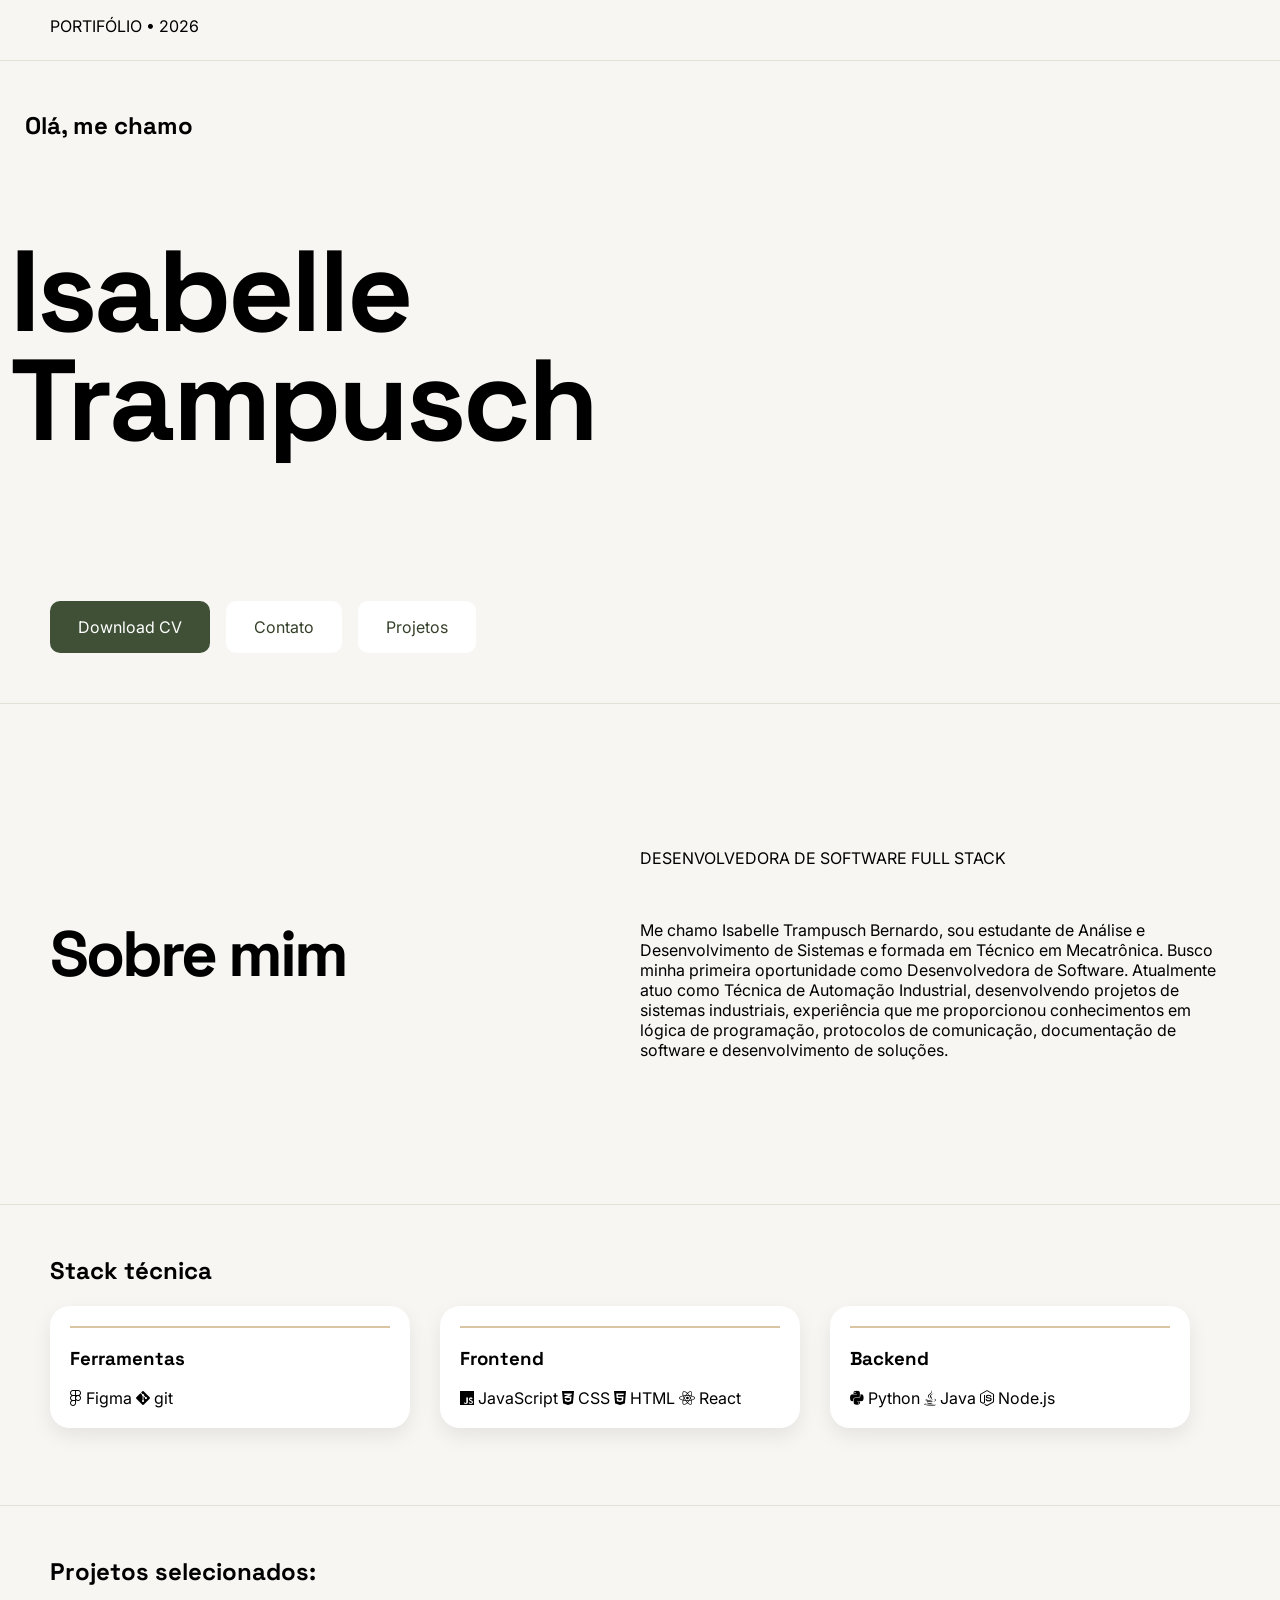
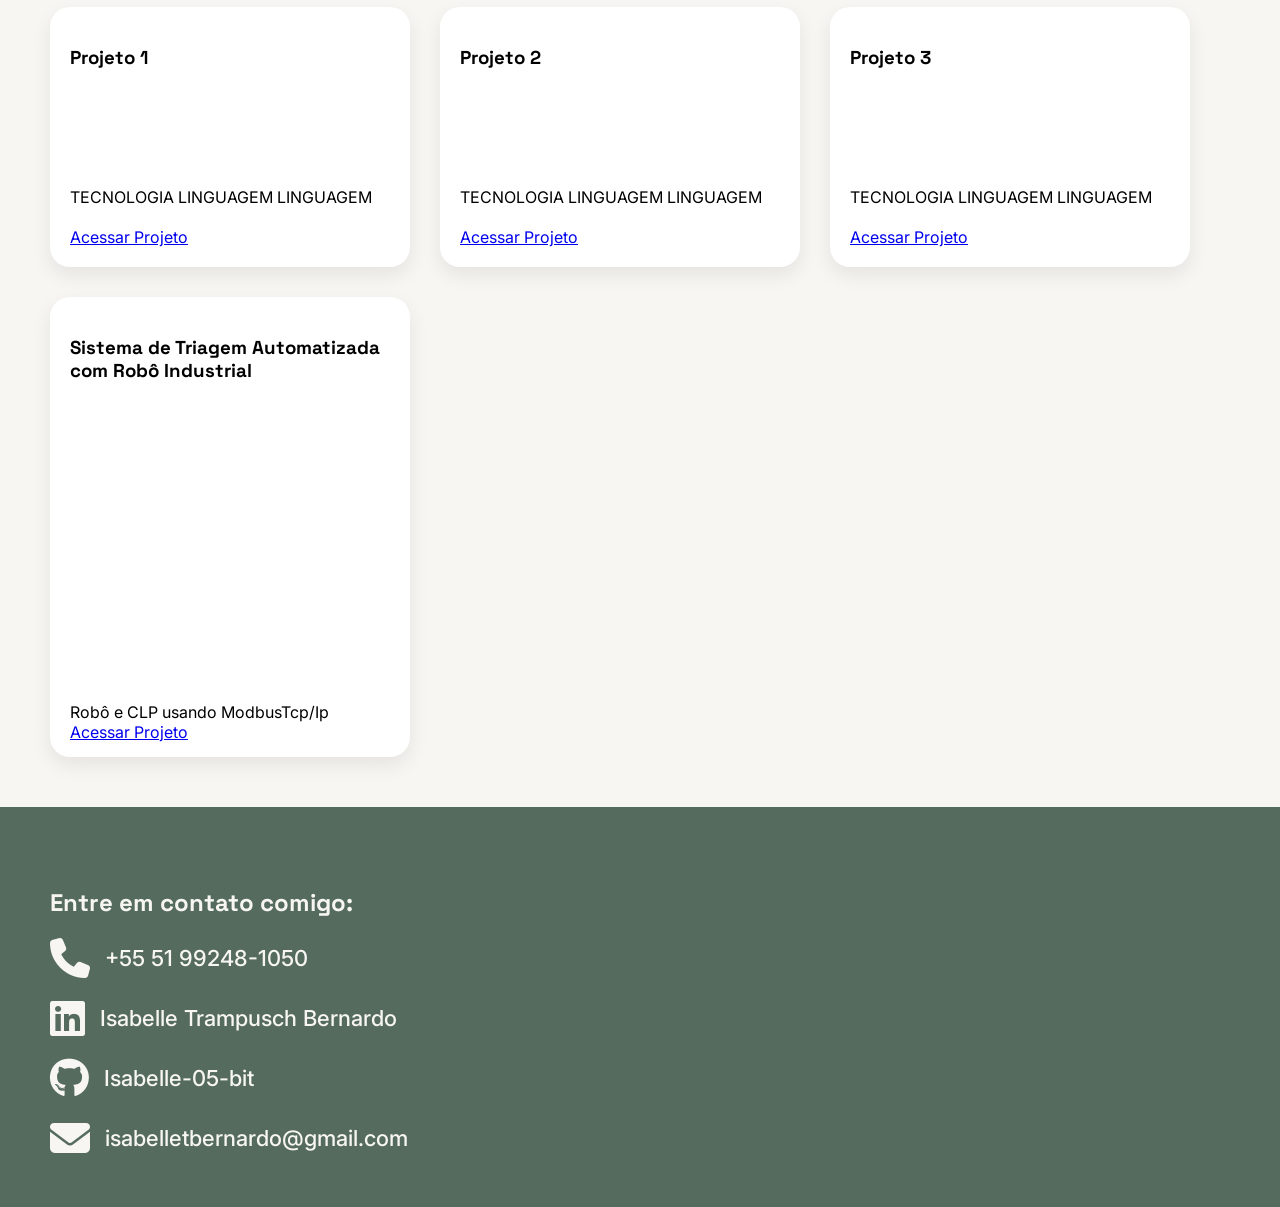
==== html/index.html @ 897a33eb "arrumando bug no pdf" ====
<!DOCTYPE html>
<html lang="en">
<head>
    <meta charset="UTF-8">
    <meta name="viewport" content="width=device-width, initial-scale=1.0">
     <title>Isabelle</title>

    <link rel="stylesheet" href="assets/css/style.css">
    <link rel="stylesheet"
    href="https://cdnjs.cloudflare.com/ajax/libs/font-awesome/6.7.2/css/all.min.css">
    <link rel="preconnect" href="https://fonts.googleapis.com">
    <link rel="preconnect" href="https://fonts.gstatic.com" crossorigin>
    <link href="https://fonts.googleapis.com/css2?family=Inter:wght@400;500;600&family=JetBrains+Mono:wght@400;500&family=Space+Grotesk:wght@400;500;600;700&display=swap" rel="stylesheet">

  
</head>

<body>
    <section id="inicio">
    <div class="header">
        <p class="eyebrown"> PORTIFÓLIO • 2026</p>
    </div>

    <hr>
    <div class="hero">
        <div>
            
            <h2>Olá, me chamo</h2>
            <h1>Isabelle Trampusch</h1>
            
        </div>

        <div> </div>
        
    </div>
    
    <div class="actions">
        <a href="pdf/curriculo-isabelle-trampusch.pdf" download class="btn-primary">Download CV</a>
        <a href="#contato" class="btn-secundary">Contato</a>
        <a href="#projetos"class="btn-secundary">Projetos</a>
    </div>
    </section>
    <hr>

    <section id="Sobre">
        <div class="about">
            <div>
                <h1>Sobre mim</h1>
            </div>
                
            <div>
                <p class="eyebrown">DESENVOLVEDORA DE SOFTWARE FULL STACK</p>
                <br>
                <p>Me chamo Isabelle Trampusch Bernardo, sou estudante de Análise e Desenvolvimento de Sistemas e formada em Técnico em Mecatrônica. Busco minha primeira oportunidade como Desenvolvedora de Software. Atualmente atuo como Técnica de Automação Industrial, desenvolvendo projetos de sistemas industriais, experiência que me proporcionou conhecimentos em lógica de programação, protocolos de comunicação, documentação de software e desenvolvimento de soluções.</p>
            </div>

        </div>
    </section>

<hr>

<section id="stack">
<div class="stack">
    <h2>Stack técnica</h2>

        <div class="cards">

            <div class="cardStack">
                <div class="linha"></div>
                <h3>Ferramentas</h3>
            
            
                <i class="fa-brands fa-figma"></i>
                <span class="badge">Figma</span>

                <i class="fa-brands fa-git-alt"></i>
                <span class="badge">git</span>
                
            </div>

            <div class="cardStack">
                <div class="linha"></div>
                <h3>Frontend</h3>
                
                <i class="fa-brands fa-js"></i>
                <span class="badge">JavaScript</span>

                <i class="fa-brands fa-css3-alt"></i>
                <span class="badge">CSS</span>

                <i class="fa-brands fa-html5"></i>
                <span class="badge">HTML</span>

                <i class="fa-brands fa-react"></i>
                <span class="badge">React</span>
                
            </div>

            <div class="cardStack">
                <div class="linha"></div>
                <h3>Backend</h3>

                <i class="fa-brands fa-python"></i>
                <span class="badge">Python</span>

                <i class="fa-brands fa-java"></i>
                <span class="badge">Java</span>

                <i class="fa-brands fa-node-js"></i>
                <span class="badge">Node.js</span>
                
            </div>

        </div>
</div>

<hr>


</section>
    
<section id="projetos">

<div class="projetos">
    
    <h2>Projetos selecionados:</h2>

    <div class="cards">
            

        <div class="cardProjeto">
            
            <h3>Projeto 1</h3>
            <br>
            <br>
            <br>
            <br>
            <br>
            <span class="badge">TECNOLOGIA</span>
            <span class="badge">LINGUAGEM</span>
            <span class="badge">LINGUAGEM</span>
            <br>
            <br>
            <a href="projeto1.html">Acessar Projeto</a>
        </div>

        <div class="cardProjeto">
            
            <h3>Projeto 2</h3>
            <br>
            <br>
            <br>
            <br>
            <br>
            <span class="badge">TECNOLOGIA</span>
            <span class="badge">LINGUAGEM</span>
            <span class="badge">LINGUAGEM</span>
            <br>
            <br>
            <a href="projeto2.html">Acessar Projeto</a>
        </div>

        <div class="cardProjeto">
            
            <h3>Projeto 3</h3>
            <br>
            <br>
            <br>
            <br>
            <br>
            <span class="badge">TECNOLOGIA</span>
            <span class="badge">LINGUAGEM</span>
            <span class="badge">LINGUAGEM</span>
            <br>
            <br>
            <a href="projeto3.html">Acessar Projeto</a>
        </div>

        <div class="cardProjetoMec">
            <h3>Sistema de Triagem Automatizada com Robô Industrial</h3>
            <div class="imgMecatronica"></div>
        
            
            <span class="badge">Robô e CLP usando ModbusTcp/Ip</span>
            <br>
            <a href="projeto4.html">Acessar Projeto</a>
        </div>

    </div>
</div>
</section>

</body>
<section id="contato">
    <footer>
        <h1>Entre em contato comigo:</h1>

        <div class="contato-item">
            <i class="fa-solid fa-phone"></i>

            <a href="https://wa.me/5551992481050" target="_blank">
            <p>+55 51 99248-1050</p>
            </a>
        </div>
        <br>
        <div class="contato-item">
         
            <i class="fa-brands fa-linkedin"></i>
            <a href="https://www.linkedin.com/in/isabelle-trampusch-bernardo-7a17942a6/" target="_blank">
            <p>Isabelle Trampusch Bernardo</p>
            </a>
        
        </div>
        <br>
        <div class="contato-item">
            <i class="fa-brands fa-github"></i>
            <a href="https://github.com/Isabelle05-bit" target="_blank">
            <p>Isabelle-05-bit</p>
            </a>
        </div>
        <br>
        <div class="contato-item">
            <i class="fa-solid fa-envelope"></i>
            <a href="mailto:isabelletbernardo@gmail.com?subject=Contato%20sobre%20seu%20portfólio&body=Olá%20Isabelle,%0A%0AVi%20seu%20portfólio%20e%20gostaria%20de%20conversar%20sobre%20uma%20oportunidade.%0A%0AAtenciosamente," target="_blank">
            <p>isabelletbernardo@gmail.com</p>
            </a>
        </div>





    </footer>
</section>
</html>
---- html/assets/css/style.css ----
body{

  background-color: #F7F6F3;
  font-family: "Inter", sans-serif;

  margin: 0;
  padding: 0;
  box-sizing: border-box;

  h1, h2, h3, h4 {
  font-family: "Space Grotesk", sans-serif;
  font-weight: 700;
  }

  /* Código */
  code, pre {
  font-family: "JetBrains Mono", monospace;
  }
}
/* Inicio */
.hero{
  display: grid;
  grid-template-columns: 1fr 1fr;
  gap: 64x;
  align-items: center;
}
.hero h1 {
  margin-left: 10px;
  font-size: clamp(64px, 9vw, 130px);   /* mínimo 64px, cresce com a tela (9vw), máximo 130px */
  line-height: 0.95;       /* aproxima as linhas */
  letter-spacing: -3px;    /* aperta as letras (visual editorial) */
}
.hero h2{
  margin: 25px;
}

.hero p{
  margin: 50px;
  color: #362c19;
}

/* Sobre */
.about{
  margin: 50px;
  display: grid;
  grid-template-columns: 5fr 5fr;
  gap: 64x;
  align-items: center;
  min-height: 400px;
}

.about h1{
  font-size: clamp(32px, 9vw, 64px);  
  line-height: 0.95;       /* aproxima as linhas */
  letter-spacing: -3px;    /* aperta as letras (visual editorial) */
}

.header{
  margin-left: 50px;
}
.eyebrow {
  font-family: "JetBrains Mono", monospace;
  text-transform: uppercase;   /* tudo em maiúscula */
  letter-spacing: 6px;         /* espaço largo entre letras */
  font-size: 16px;
  color: #5a5a5a;
  
}

/* Botões */
.actions {
  margin: 50px;
  display: flex;   /* coloca os dois lado a lado */
  gap: 16px;       /* espaço entre eles */
}



.btn {
  padding: 16px 28px;        /* tamanho interno do botão */
  border-radius: 10px;       /* cantos arredondados */
  font-size: 16px;
  cursor: pointer;
  text-decoration: none;     /* tira o sublinhado se for <a> */
  border: 1px solid transparent;
}

.btn-primary {
  display: inline-block;
  box-sizing: border-box;
  padding: 16px 28px;
  border-radius: 10px;
  background: #3f5036;
  color: #fff;
  text-decoration: none;
}

.btn-primary:hover {
  background: #2d3723;
}

.btn-secundary{
  display: inline-block;
  box-sizing: border-box;
  padding: 16px 28px;
  border-radius: 10px;
  background:  #fff;
  color:#344029;
  text-decoration: none;
}

.btn-secundary:hover{
  background-color: #3f5036;
  color: #fff;
}


.btn-ghost {
  background: transparent;   /* fundo vazio */
  border-color: #d6d2c8;     /* só a borda cinza */
  color: #1a1a1a;
}
/* Linha de divisão */
hr {
  border: none;              /* remove o estilo padrão feio */
  border-top: 1px solid #e3e0d8;  /* linha fina e clara */
  margin: 24px 0;            /* espaço acima e abaixo */
}
.linha{

  width:100%;

  height:2px;

  margin:0px 0 0px;

  background:#D9C5A1;

}
/* Stack técnica */
.stack{
  align-items: center;
  margin: 50px;
  min-height: 200px;
}

/* Cards de projetos */
.projetos{
  align-items: center;
  margin: 50px;
  min-height: 200px;
}

.cards{
  display: flex;
  gap: 30px;
  flex-wrap: wrap;
  align-items: center;
      
}
   
.cardStack{

  align-items: center;
  width:320px;

  background:white;

  padding-top: 1px;
  padding: 20px;

  border-radius:20px;

  box-shadow:0px 8px 20px rgba(0,0,0,.08);

}

.cardProjeto{

  align-items: center;
  width:320px;
  height:220px;

  background:white;

  padding-top: 1px;
  padding: 20px;

  border-radius:20px;

  box-shadow:0px 8px 20px rgba(0,0,0,.08);

}
.cardProjetoMec{
  width:320px;
  height:420px;

  background:white;

  padding-top: 1px;
  padding: 20px;

  border-radius:20px;

  box-shadow:0px 8px 20px rgba(0,0,0,.08);
}

.imgMecatronica{

  width: 100%;
  height: 280px;

  margin: 20px auto;

  background-image: url("../imagens/TCCMecatronicaI.jpeg");
  background-size: cover;
  background-position: center;
  background-repeat: no-repeat;
  border-radius: 20px;
}

/* Contato */

footer{
  min-height: 400px;
  background-color: #556B5D;
}

footer h1{
  padding-top: 80px;
  margin-left: 50px;
  color:#F7F6F3 ;
}

footer p{
  margin: 0;
  color:#F7F6F3 ;
}

footer h3{
  padding-top: 80px;
  margin-left: 50px;
  color:#F7F6F3 ;
}

/* Icones */

.fa-phone,
.fa-linkedin,
.fa-github,
.fa-envelope{
  font-size: 40px;
  color: #F7F6F3;
  align-items: center;
  margin-left: 50px;
}

.contato-item{
  display: flex;
  align-items: center;
  gap: 15px;
}

.contato-item a{
  color: #F7F6F3;
  text-decoration: none;
  font-size: 22px;
  font-weight: 500;
}

.contato-item a:hover{
  color: #d8d6d3;
  text-decoration: underline;
}

/* telas de Projetos */

.projetoTitulo{
  display: grid;
  grid-template-columns: 1fr 1fr;
  gap: 64px;
  align-items: center;
}
.projetoTitulo h1 {
  margin-left: 10px;
  font-size: clamp(32px, 9vw, 65px);   /* mínimo 64px, cresce com a tela (9vw), máximo 130px */
  line-height: 0.95;       /* aproxima as linhas */
  letter-spacing: -3px;    /* aperta as letras (visual editorial) */
}
.projetoTitulo h2{
  margin: 25px;
}
.projetoTitulo p{
  margin-left: 50px;
}
.meca{
  position: relative;
  width: 100%;
  height: 100vh;
  overflow: hidden;
}

.meca video{
  position: absolute;
  top: 50%;
  left: 50%;

  width: 100%;
  height: 100%;
  border-radius: 20px;
  object-fit: cover;

  transform: translate(-50%, -50%);
}

.conteudo{
  position: relative;
  z-index: 1;
}

.descricao{
  margin: 50px;
  display: grid;
  grid-template-columns: 5fr 5fr;
  gap: 64x;
  align-items: center;
  min-height: 400px;
}

.descricao h1{
  font-size: clamp(32px, 9vw, 64px);
  line-height: 0.95;       /* aproxima as linhas */
  letter-spacing: -3px;    /* aperta as letras (visual editorial) */
}

/* Responsivo (mobile/tablet) */

@media (max-width: 900px) {
  .hero,
  .about,
  .descricao,
  .projetoTitulo {
    grid-template-columns: 1fr;
  }

  .about,
  .descricao {
    min-height: auto;
  }
}

@media (max-width: 768px) {
  .header {
    margin-left: 24px;
  }

  .hero h1 {
    margin-left: 0;
  }

  .hero h2 {
    margin: 16px 24px 0;
  }

  .hero p {
    margin: 16px 24px;
  }

  .actions {
    margin: 24px;
    flex-wrap: wrap;
  }

  .about {
    margin: 24px;
    gap: 24px;
  }

  .stack {
    margin: 24px;
  }

  .projetos {
    margin: 24px;
  }

  .cards {
    gap: 20px;
    justify-content: center;
  }

  .cardStack,
  .cardProjeto,
  .cardProjetoMec {
    width: 100%;
    max-width: 320px;
  }

  .descricao {
    margin: 24px;
    gap: 24px;
  }

  .projetoTitulo {
    gap: 24px;
  }

  .projetoTitulo h1 {
    margin-left: 0;
  }

  .projetoTitulo p {
    margin-left: 24px;
  }

  .meca {
    height: 75vh;
  }

  footer h1,
  footer h3 {
    margin-left: 24px;
    padding-top: 48px;
  }

  .fa-phone,
  .fa-linkedin,
  .fa-github,
  .fa-envelope {
    margin-left: 24px;
    font-size: 32px;
  }
}

@media (max-width: 480px) {
  .hero h1 {
    letter-spacing: -1px;
  }

  .about h1,
  .descricao h1 {
    letter-spacing: -1px;
  }

  .actions {
    flex-direction: column;
  }

  .btn-primary,
  .btn-secundary {
    text-align: center;
    width: 100%;
  }

  .meca {
    height: 86vh;
  }

  .contato-item a {
    font-size: 18px;
  }
}
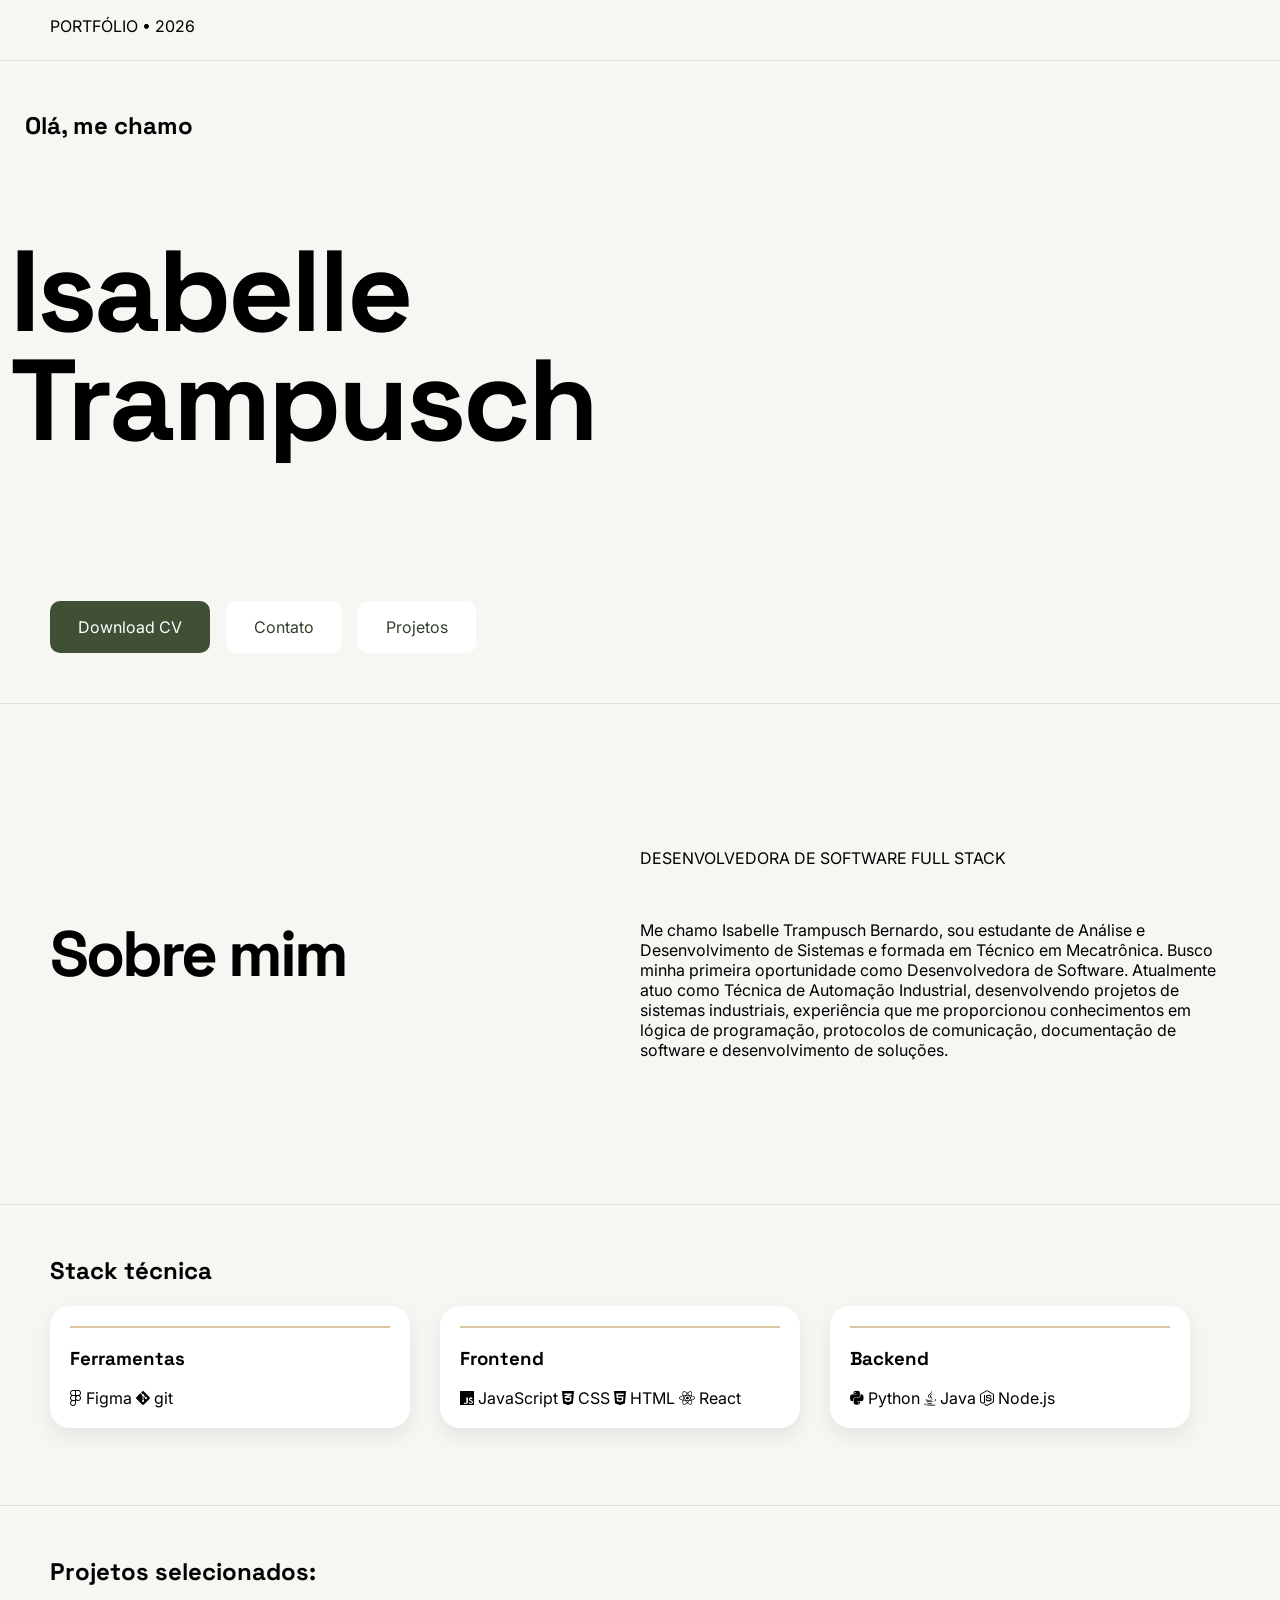
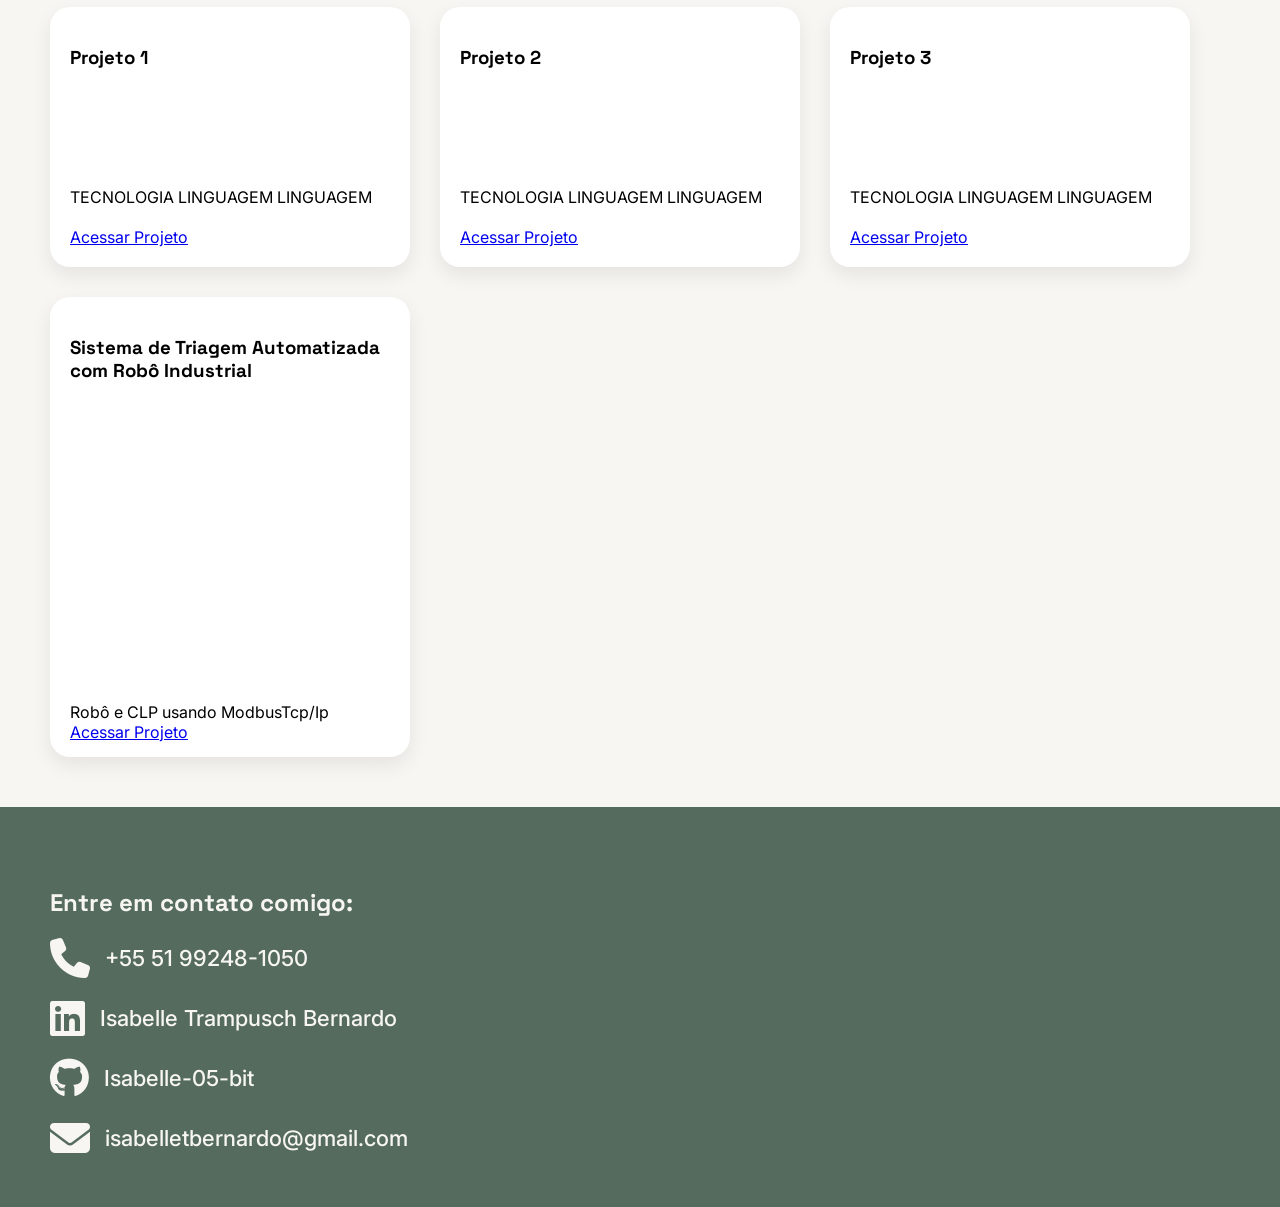
==== commit d1ee2356: "editado" ====
--- a/html/index.html
+++ b/html/index.html
@@ -18,7 +18,7 @@
 <body>
     <section id="inicio">
     <div class="header">
-        <p class="eyebrown"> PORTIFÓLIO • 2026</p>
+        <p class="eyebrown"> PORTFÓLIO • 2026</p>
     </div>
 
     <hr>
@@ -35,7 +35,7 @@
     </div>
     
     <div class="actions">
-        <a href="pdf/curriculo-isabelle-trampusch.pdf" download class="btn-primary">Download CV</a>
+        <a href="assets/pdf/curriculo-Isabelle-Trampusch.pdf" download class="btn-primary">Download CV</a>
         <a href="#contato" class="btn-secundary">Contato</a>
         <a href="#projetos"class="btn-secundary">Projetos</a>
     </div>
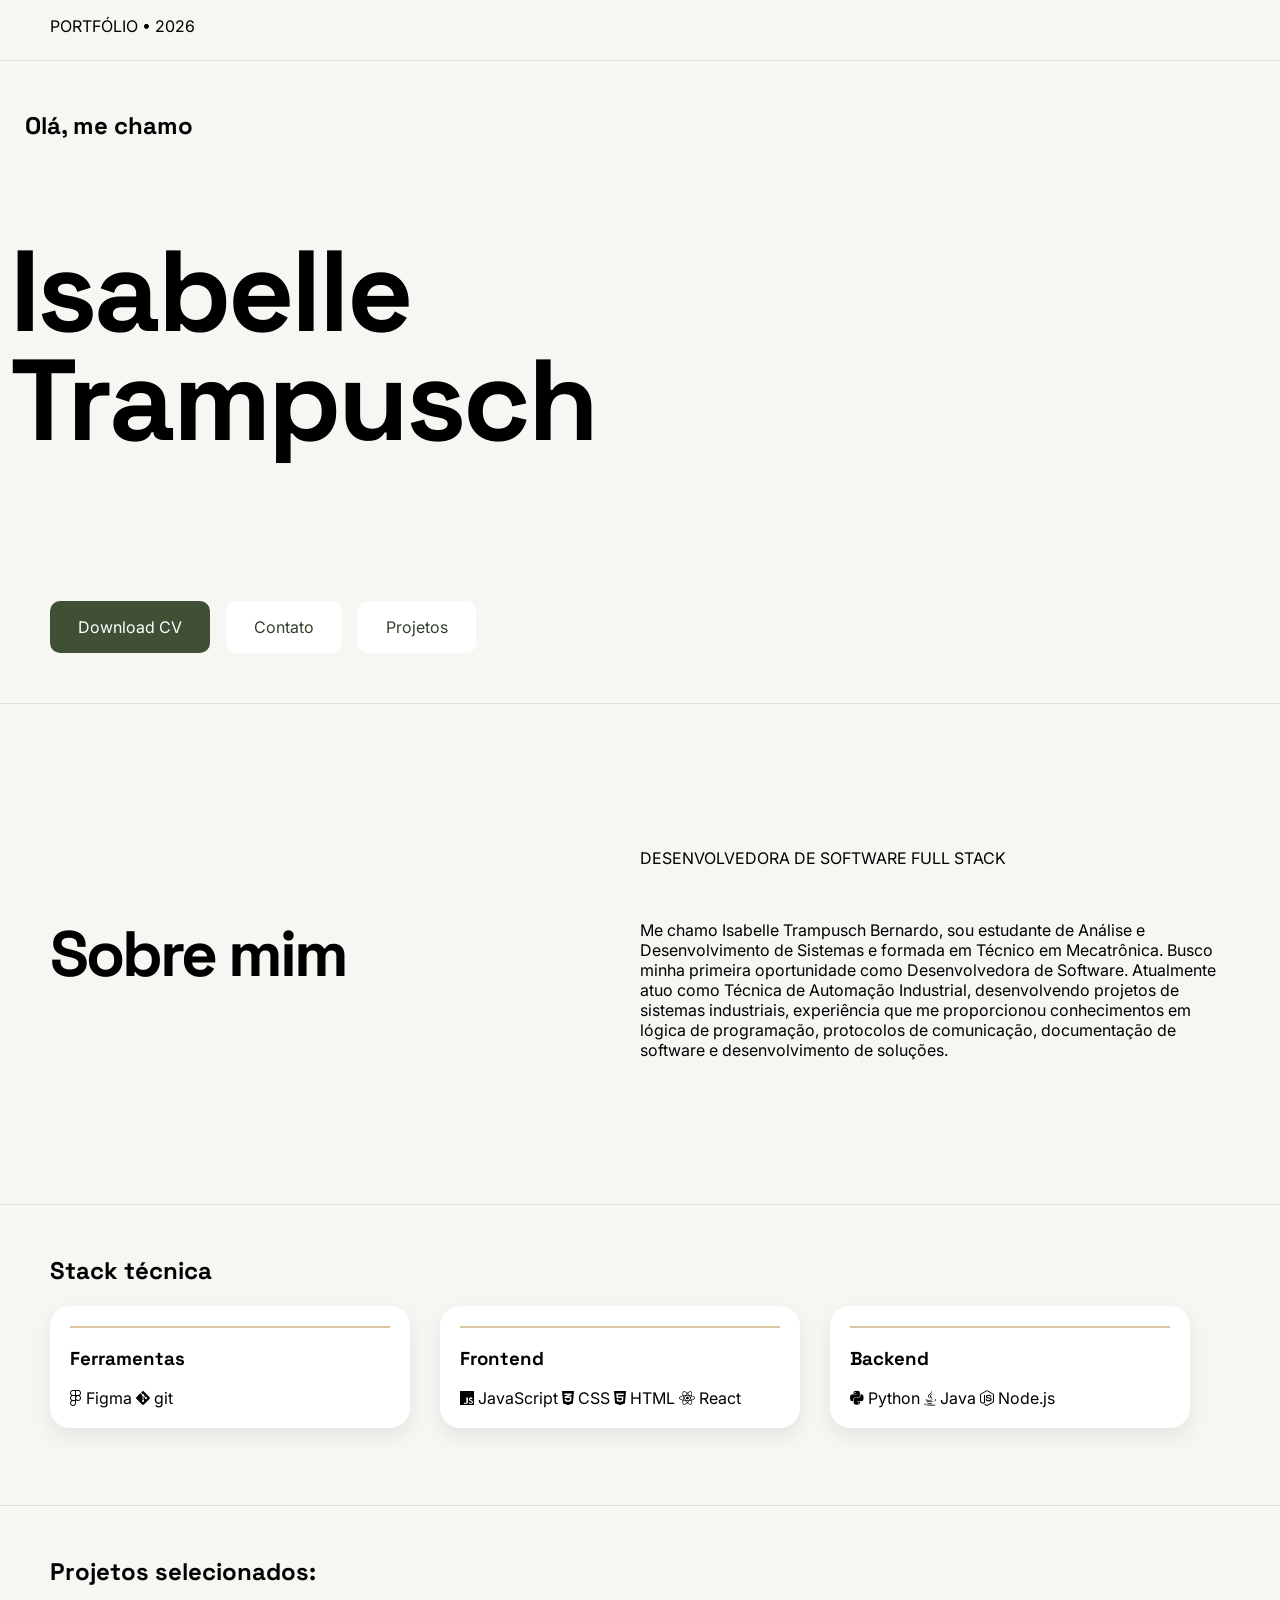
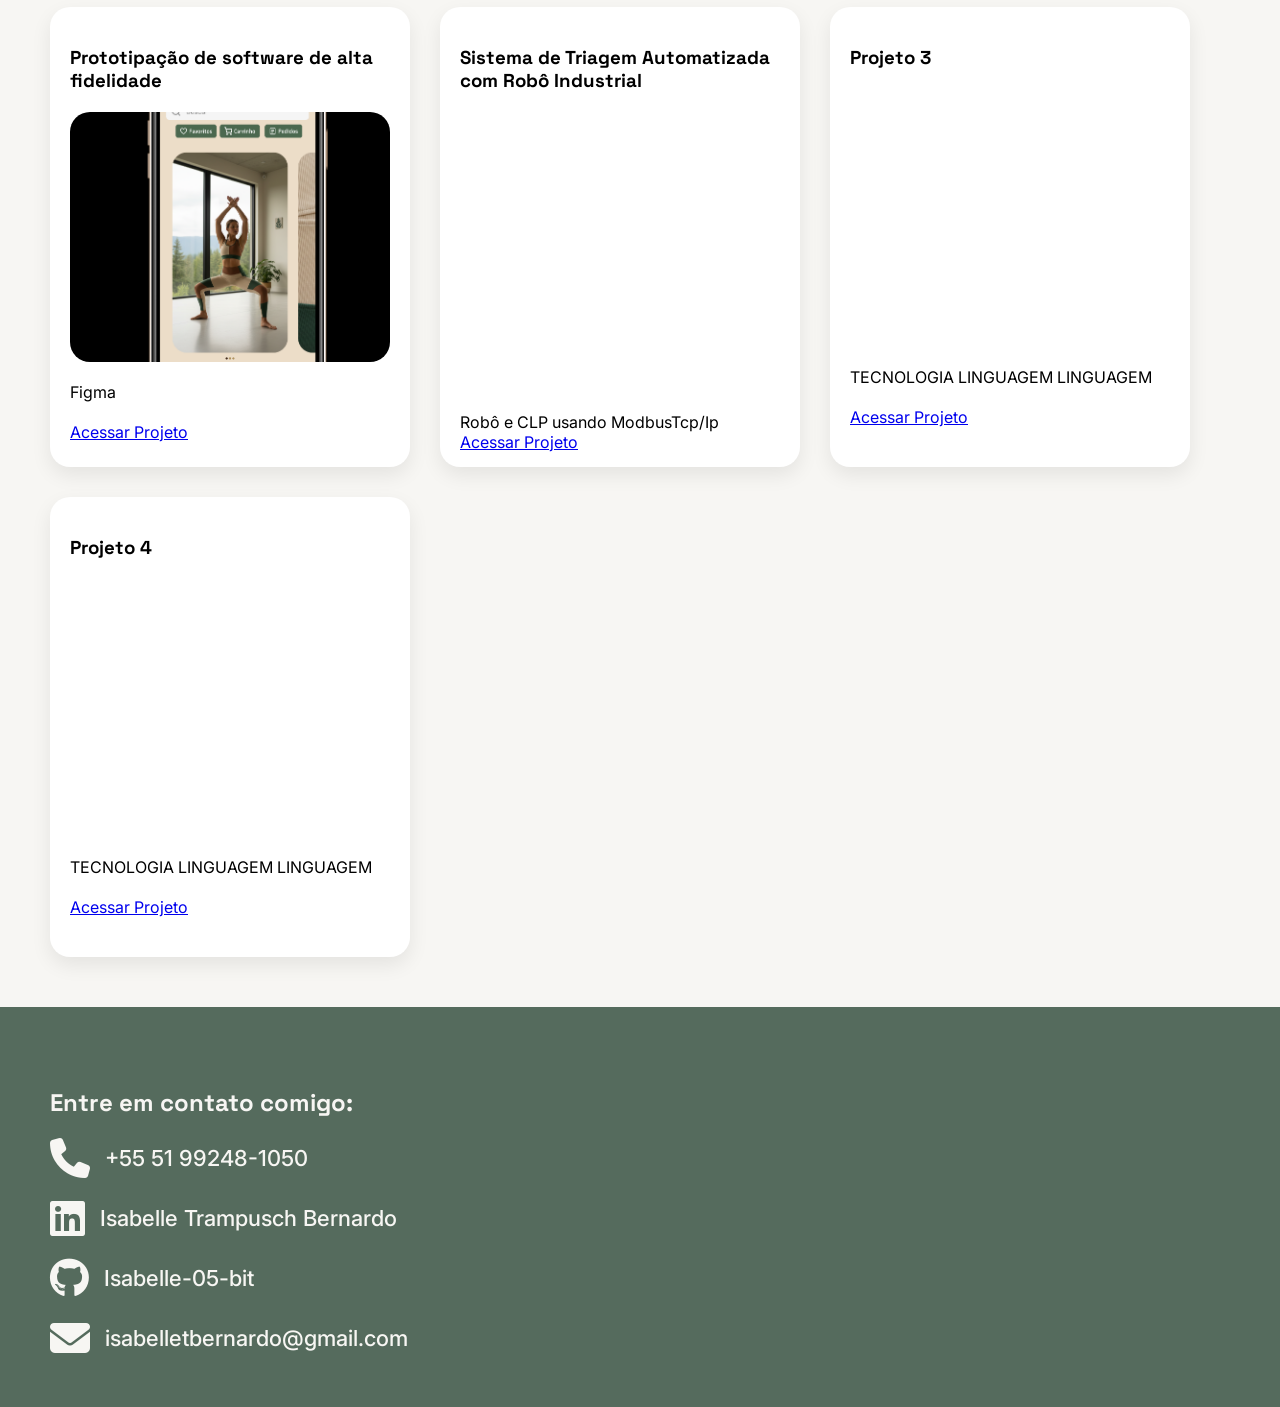
==== commit 9fbec1ee: "adicionado projeto de engenharia de software" ====
--- a/html/index.html
+++ b/html/index.html
@@ -126,57 +126,19 @@
     <h2>Projetos selecionados:</h2>
 
     <div class="cards">
-            
 
         <div class="cardProjeto">
             
-            <h3>Projeto 1</h3>
-            <br>
-            <br>
-            <br>
-            <br>
-            <br>
-            <span class="badge">TECNOLOGIA</span>
-            <span class="badge">LINGUAGEM</span>
-            <span class="badge">LINGUAGEM</span>
-            <br>
-            <br>
-            <a href="projeto1.html">Acessar Projeto</a>
+            <h3>Prototipação de software de alta fidelidade</h3>
+            <div class="imgPrototipo"></div>
+            <span class="badge">Figma</span>
+            
+            <br>
+            <br>
+            <a href="projeto3.html">Acessar Projeto</a>
         </div>
 
         <div class="cardProjeto">
-            
-            <h3>Projeto 2</h3>
-            <br>
-            <br>
-            <br>
-            <br>
-            <br>
-            <span class="badge">TECNOLOGIA</span>
-            <span class="badge">LINGUAGEM</span>
-            <span class="badge">LINGUAGEM</span>
-            <br>
-            <br>
-            <a href="projeto2.html">Acessar Projeto</a>
-        </div>
-
-        <div class="cardProjeto">
-            
-            <h3>Projeto 3</h3>
-            <br>
-            <br>
-            <br>
-            <br>
-            <br>
-            <span class="badge">TECNOLOGIA</span>
-            <span class="badge">LINGUAGEM</span>
-            <span class="badge">LINGUAGEM</span>
-            <br>
-            <br>
-            <a href="projeto3.html">Acessar Projeto</a>
-        </div>
-
-        <div class="cardProjetoMec">
             <h3>Sistema de Triagem Automatizada com Robô Industrial</h3>
             <div class="imgMecatronica"></div>
         
@@ -184,6 +146,56 @@
             <span class="badge">Robô e CLP usando ModbusTcp/Ip</span>
             <br>
             <a href="projeto4.html">Acessar Projeto</a>
+        </div>
+
+                <div class="cardProjeto">
+            
+            <h3>Projeto 3</h3>
+            <br>
+            <br>
+            <br>
+            <br>
+            <br>
+            <br>
+            <br>
+            <br>
+            <br>
+            <br>
+            <br>
+            <br>
+            <br>
+            <br>
+            <span class="badge">TECNOLOGIA</span>
+            <span class="badge">LINGUAGEM</span>
+            <span class="badge">LINGUAGEM</span>
+            <br>
+            <br>
+            <a href="projeto1.html">Acessar Projeto</a>
+        </div>
+
+        <div class="cardProjeto">
+            
+            <h3>Projeto 4</h3>
+            <br>
+            <br>
+            <br>
+            <br>
+            <br>
+            <br>
+            <br>
+            <br>
+            <br>
+            <br>
+            <br>
+            <br>
+            <br>
+            <br>
+            <span class="badge">TECNOLOGIA</span>
+            <span class="badge">LINGUAGEM</span>
+            <span class="badge">LINGUAGEM</span>
+            <br>
+            <br>
+            <a href="projeto2.html">Acessar Projeto</a>
         </div>
 
     </div>
--- a/html/assets/css/style.css
+++ b/html/assets/css/style.css
@@ -176,11 +176,10 @@
 
 }
 
+
 .cardProjeto{
-
-  align-items: center;
   width:320px;
-  height:220px;
+  height:420px;
 
   background:white;
 
@@ -190,22 +189,20 @@
   border-radius:20px;
 
   box-shadow:0px 8px 20px rgba(0,0,0,.08);
-
-}
-.cardProjetoMec{
-  width:320px;
-  height:420px;
-
-  background:white;
-
-  padding-top: 1px;
-  padding: 20px;
-
-  border-radius:20px;
-
-  box-shadow:0px 8px 20px rgba(0,0,0,.08);
-}
-
+}
+.imgPrototipo{
+
+  width: 100%;
+  height: 250px;
+
+  margin: 20px auto;
+
+  background-image: url("../imagens/prototipo.png");
+  background-size: cover;
+  background-position: center;
+  background-repeat: no-repeat;
+  border-radius: 20px;
+}
 .imgMecatronica{
 
   width: 100%;
@@ -314,6 +311,19 @@
   transform: translate(-50%, -50%);
 }
 
+.prototipo img {
+  position: absolute;
+  top: 50%;
+  left: 50%;
+
+  width: 100%;
+  height: 100%;
+  border-radius: 20px;
+  object-fit: cover;
+
+  transform: translate(-50%, -50%);
+}
+
 .conteudo{
   position: relative;
   z-index: 1;
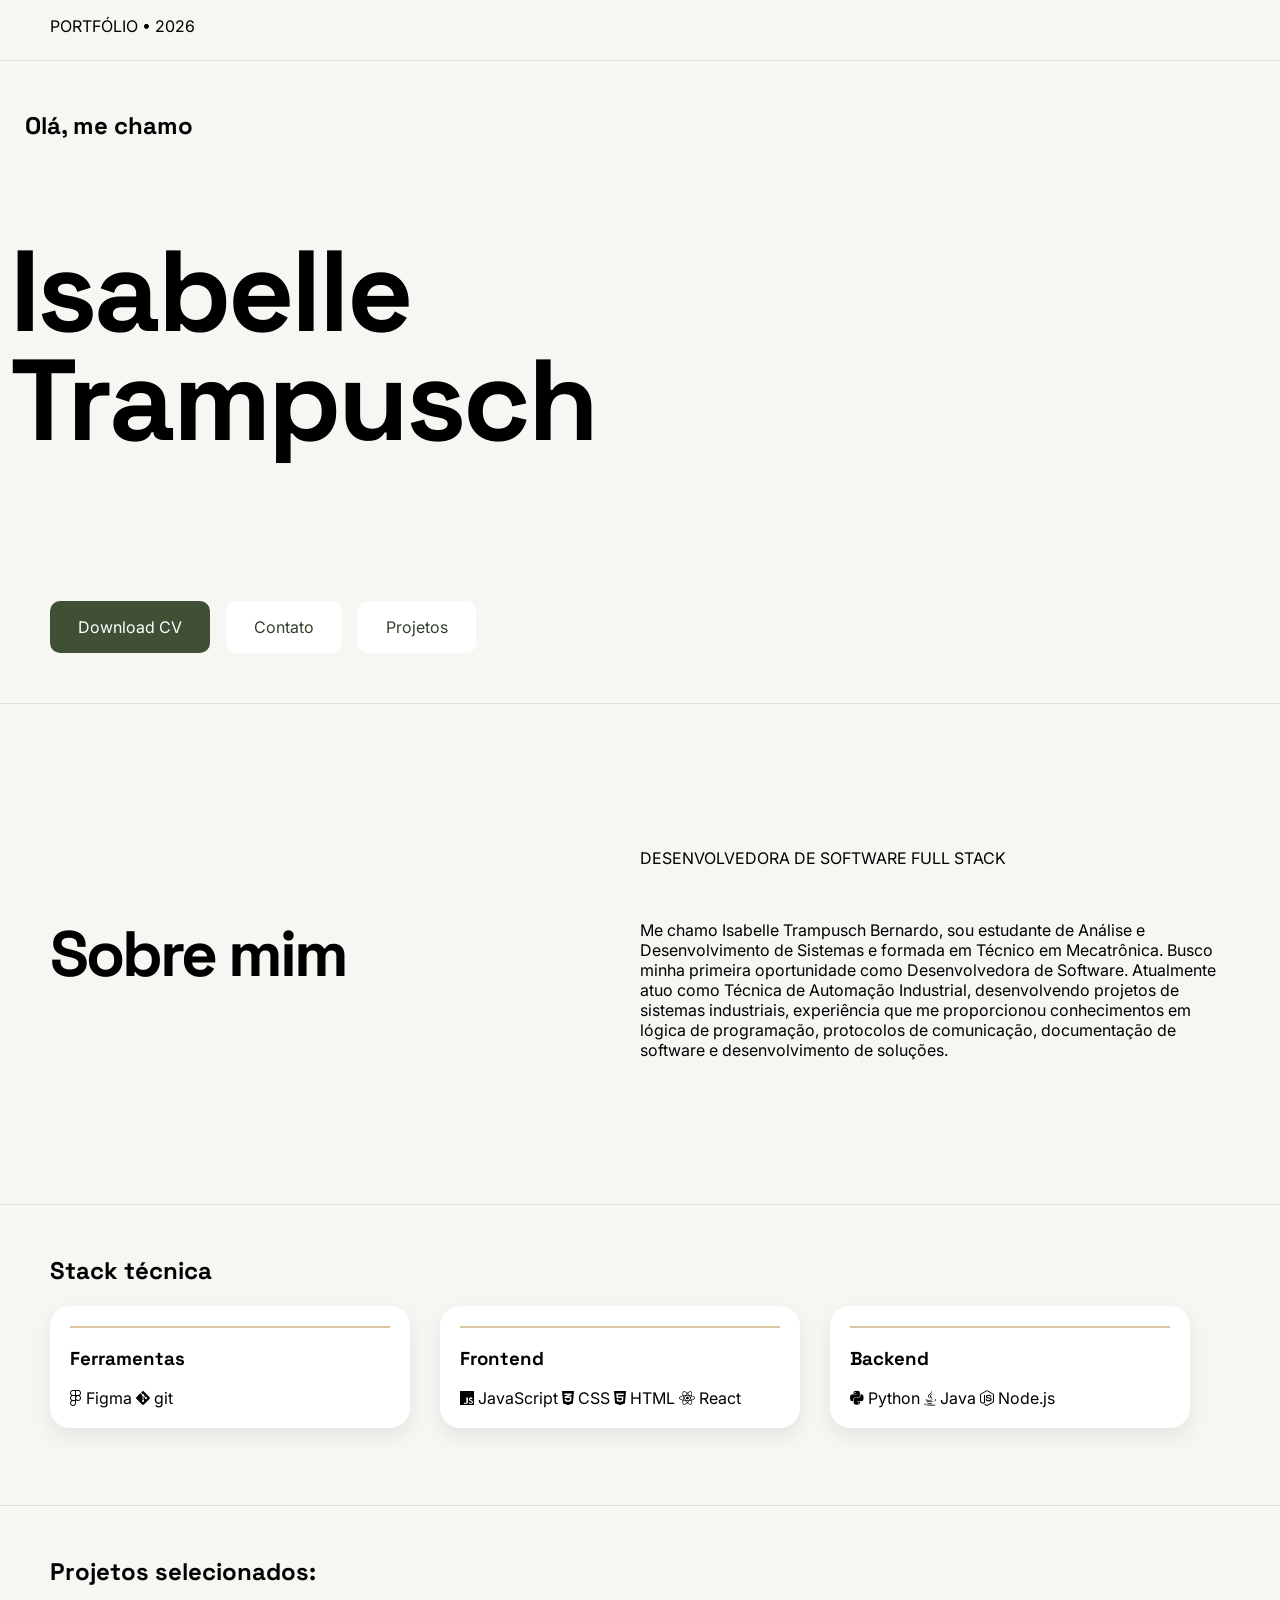
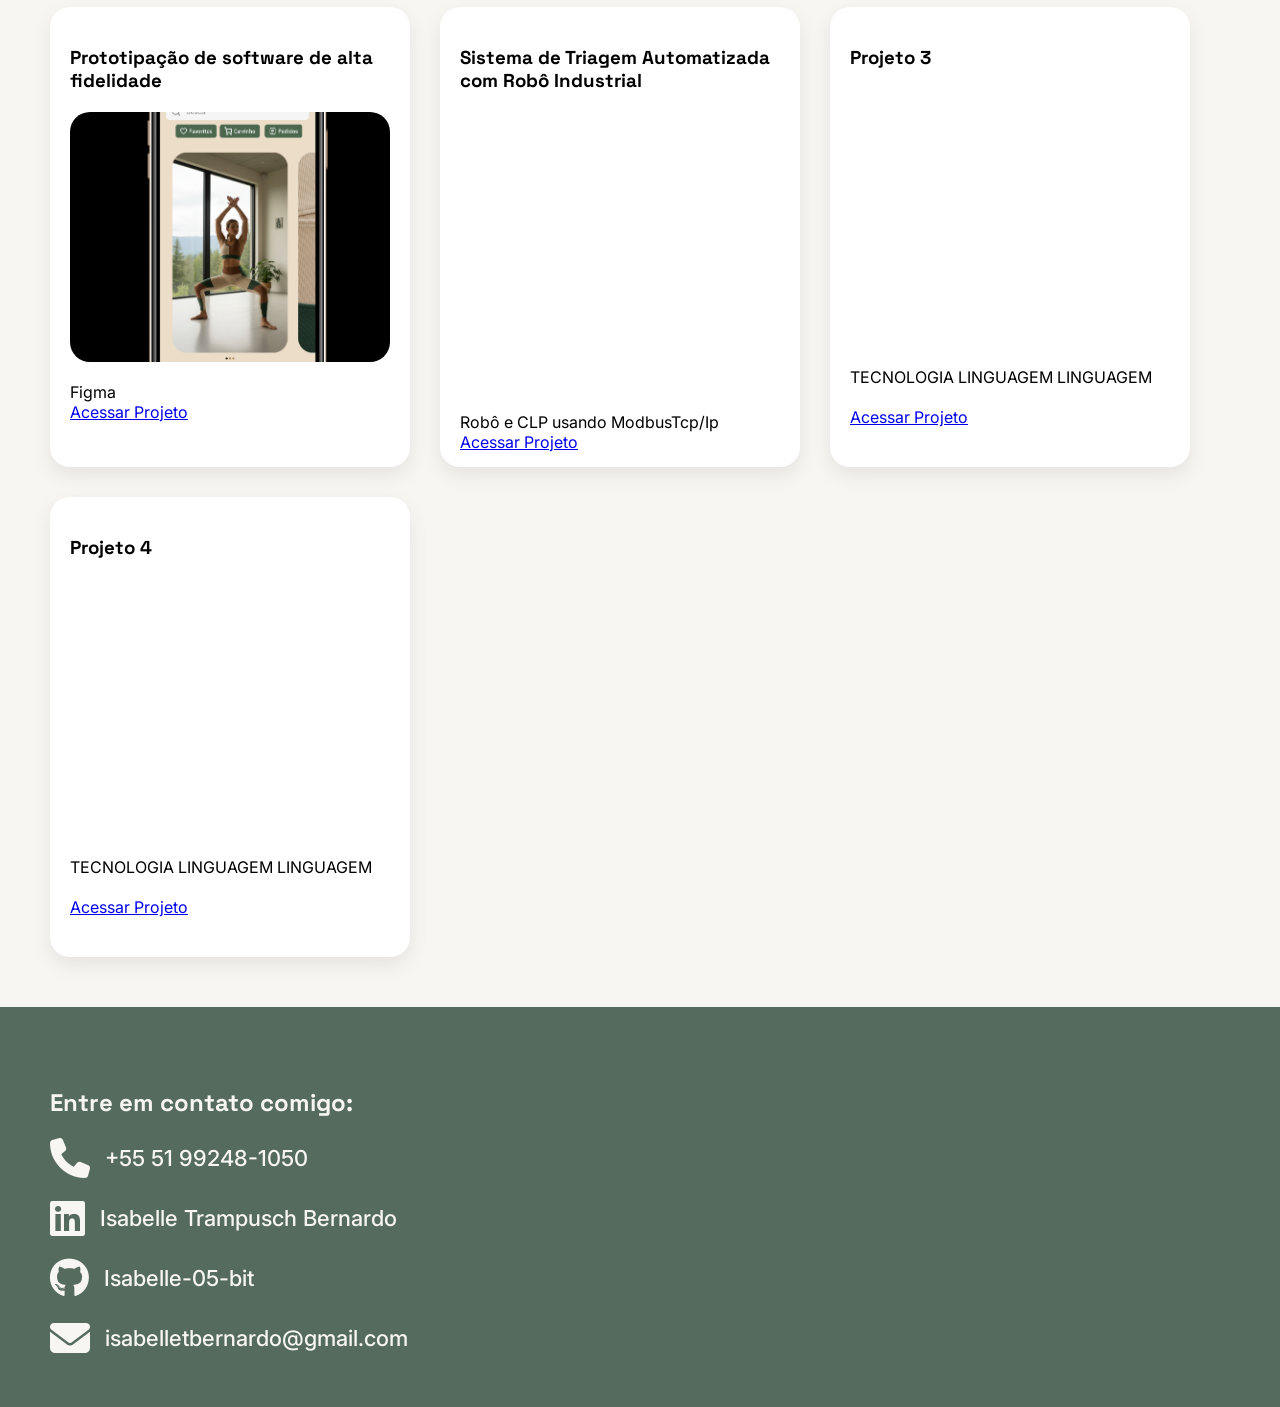
==== commit eb59f826: "ajustando detalhes" ====
--- a/html/index.html
+++ b/html/index.html
@@ -132,8 +132,6 @@
             <h3>Prototipação de software de alta fidelidade</h3>
             <div class="imgPrototipo"></div>
             <span class="badge">Figma</span>
-            
-            <br>
             <br>
             <a href="projeto3.html">Acessar Projeto</a>
         </div>
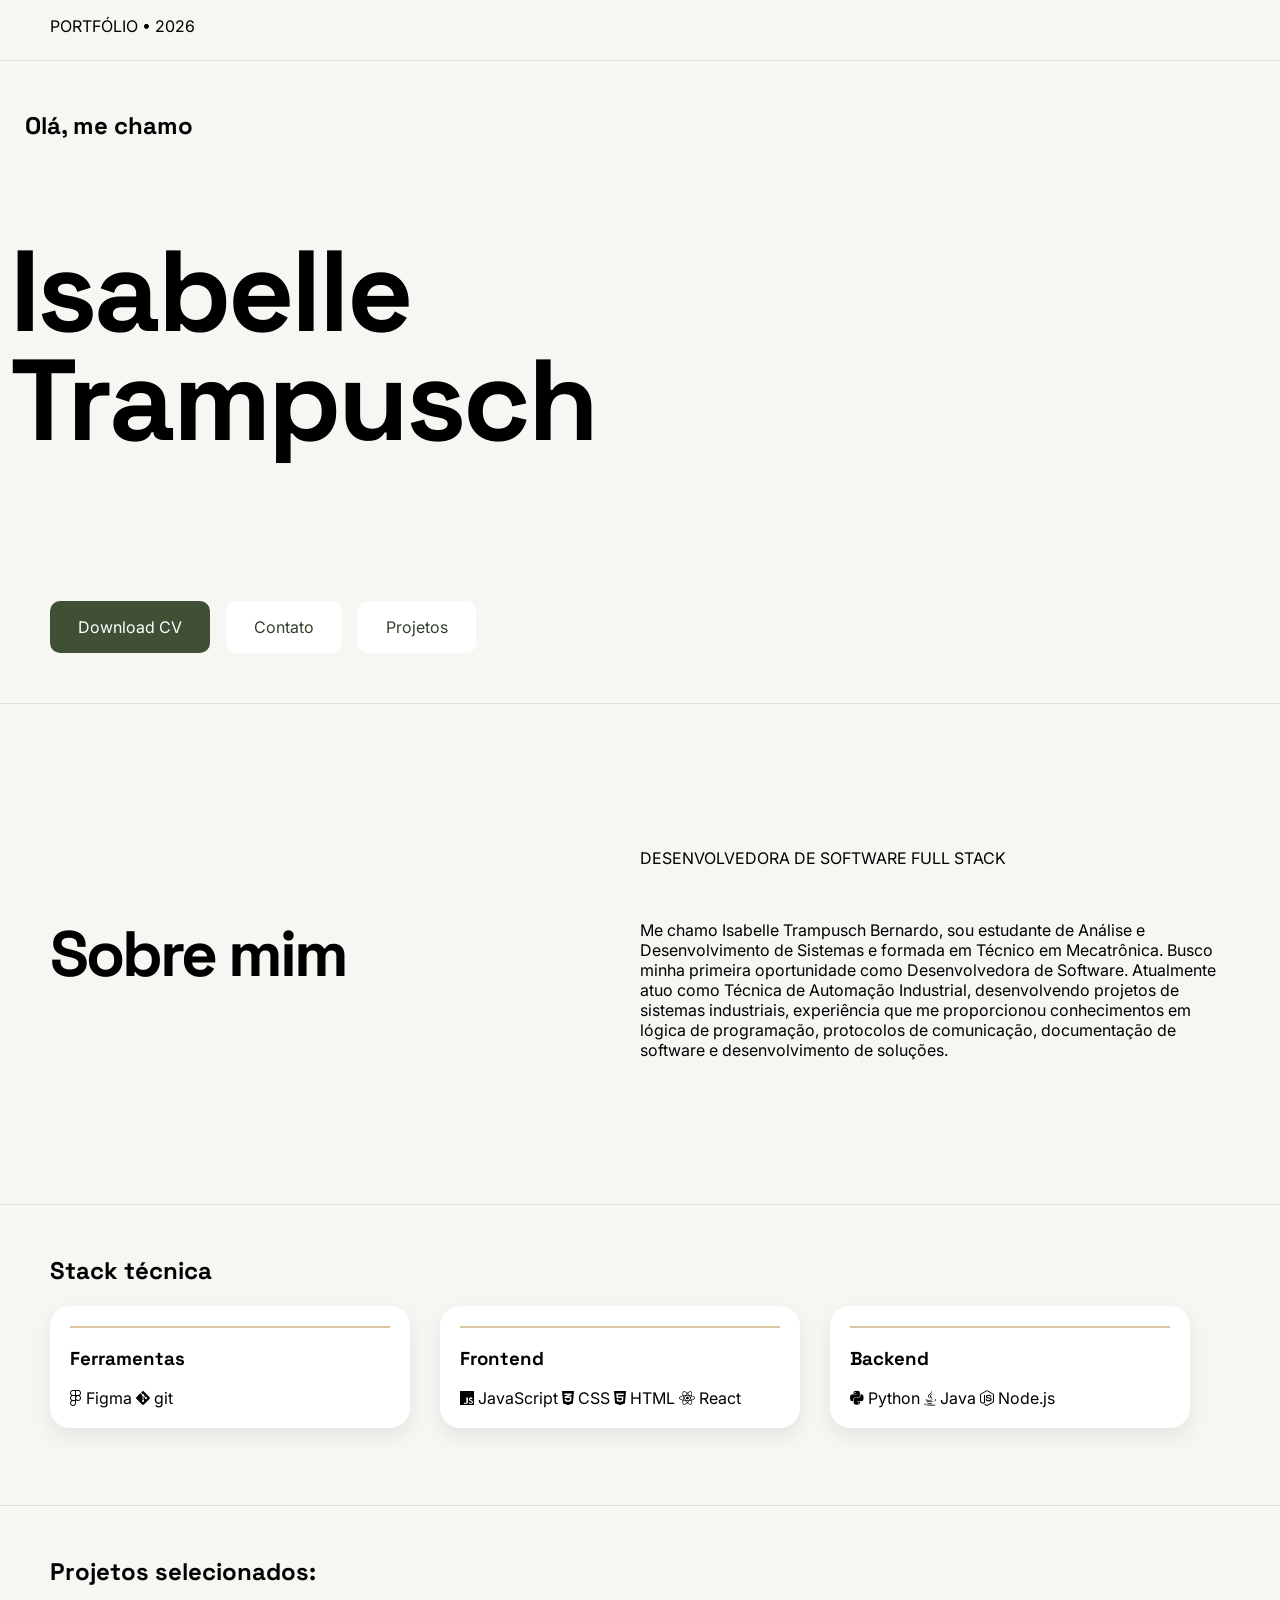
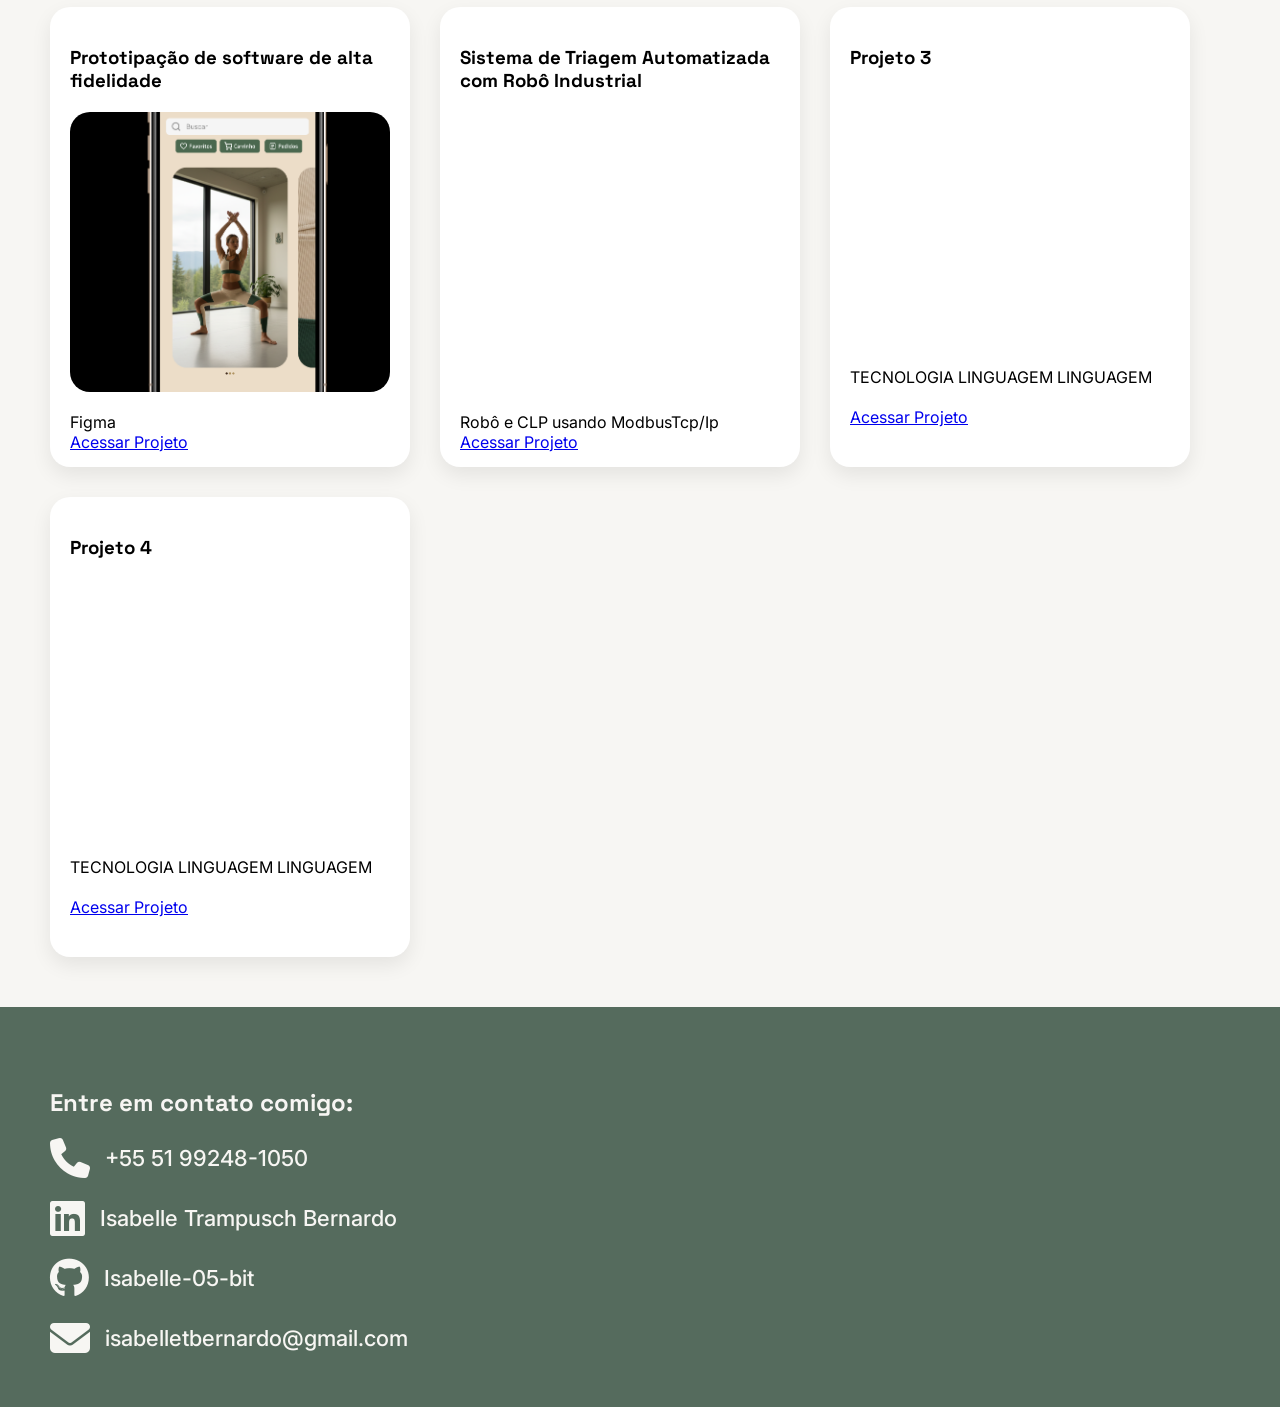
==== commit e919132a: "ajustando detalhes" ====
--- a/html/index.html
+++ b/html/index.html
@@ -128,7 +128,6 @@
     <div class="cards">
 
         <div class="cardProjeto">
-            
             <h3>Prototipação de software de alta fidelidade</h3>
             <div class="imgPrototipo"></div>
             <span class="badge">Figma</span>
@@ -139,8 +138,6 @@
         <div class="cardProjeto">
             <h3>Sistema de Triagem Automatizada com Robô Industrial</h3>
             <div class="imgMecatronica"></div>
-        
-            
             <span class="badge">Robô e CLP usando ModbusTcp/Ip</span>
             <br>
             <a href="projeto4.html">Acessar Projeto</a>
--- a/html/assets/css/style.css
+++ b/html/assets/css/style.css
@@ -193,7 +193,7 @@
 .imgPrototipo{
 
   width: 100%;
-  height: 250px;
+  height: 280px;
 
   margin: 20px auto;
 
